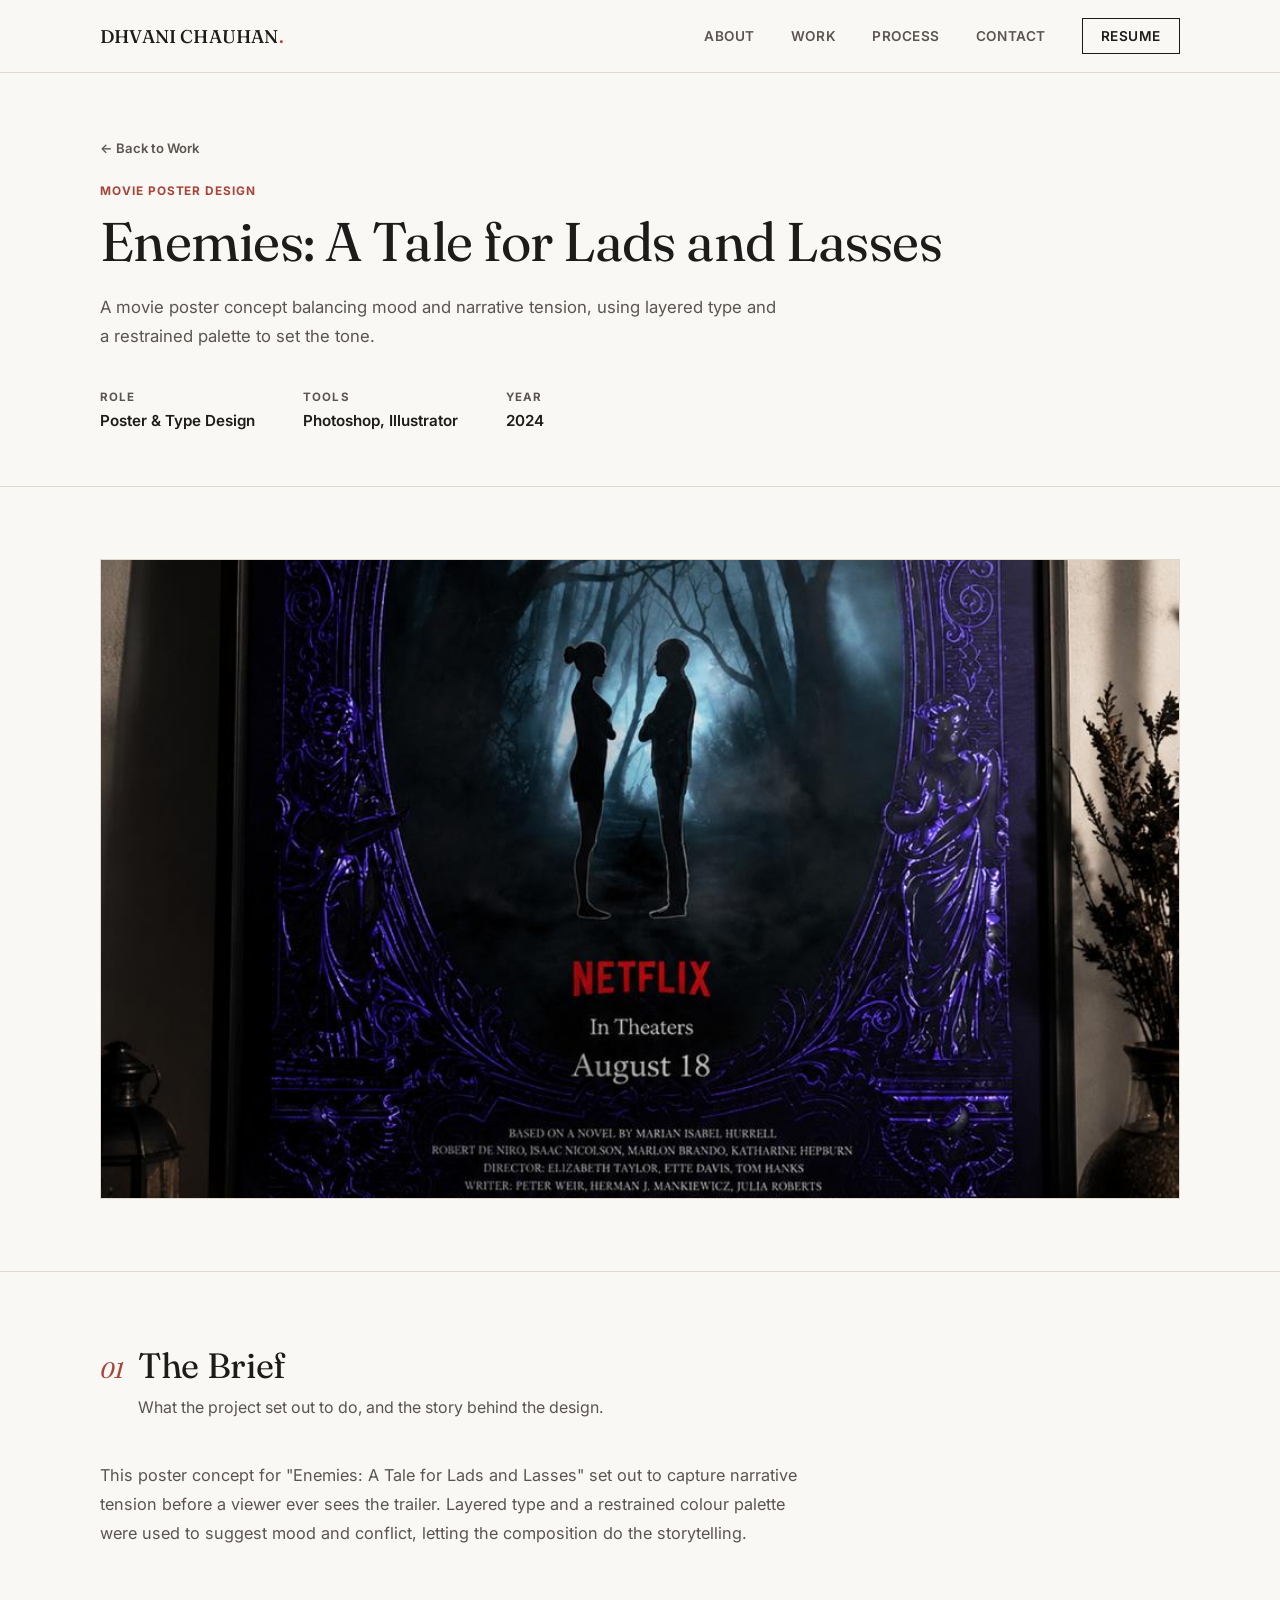
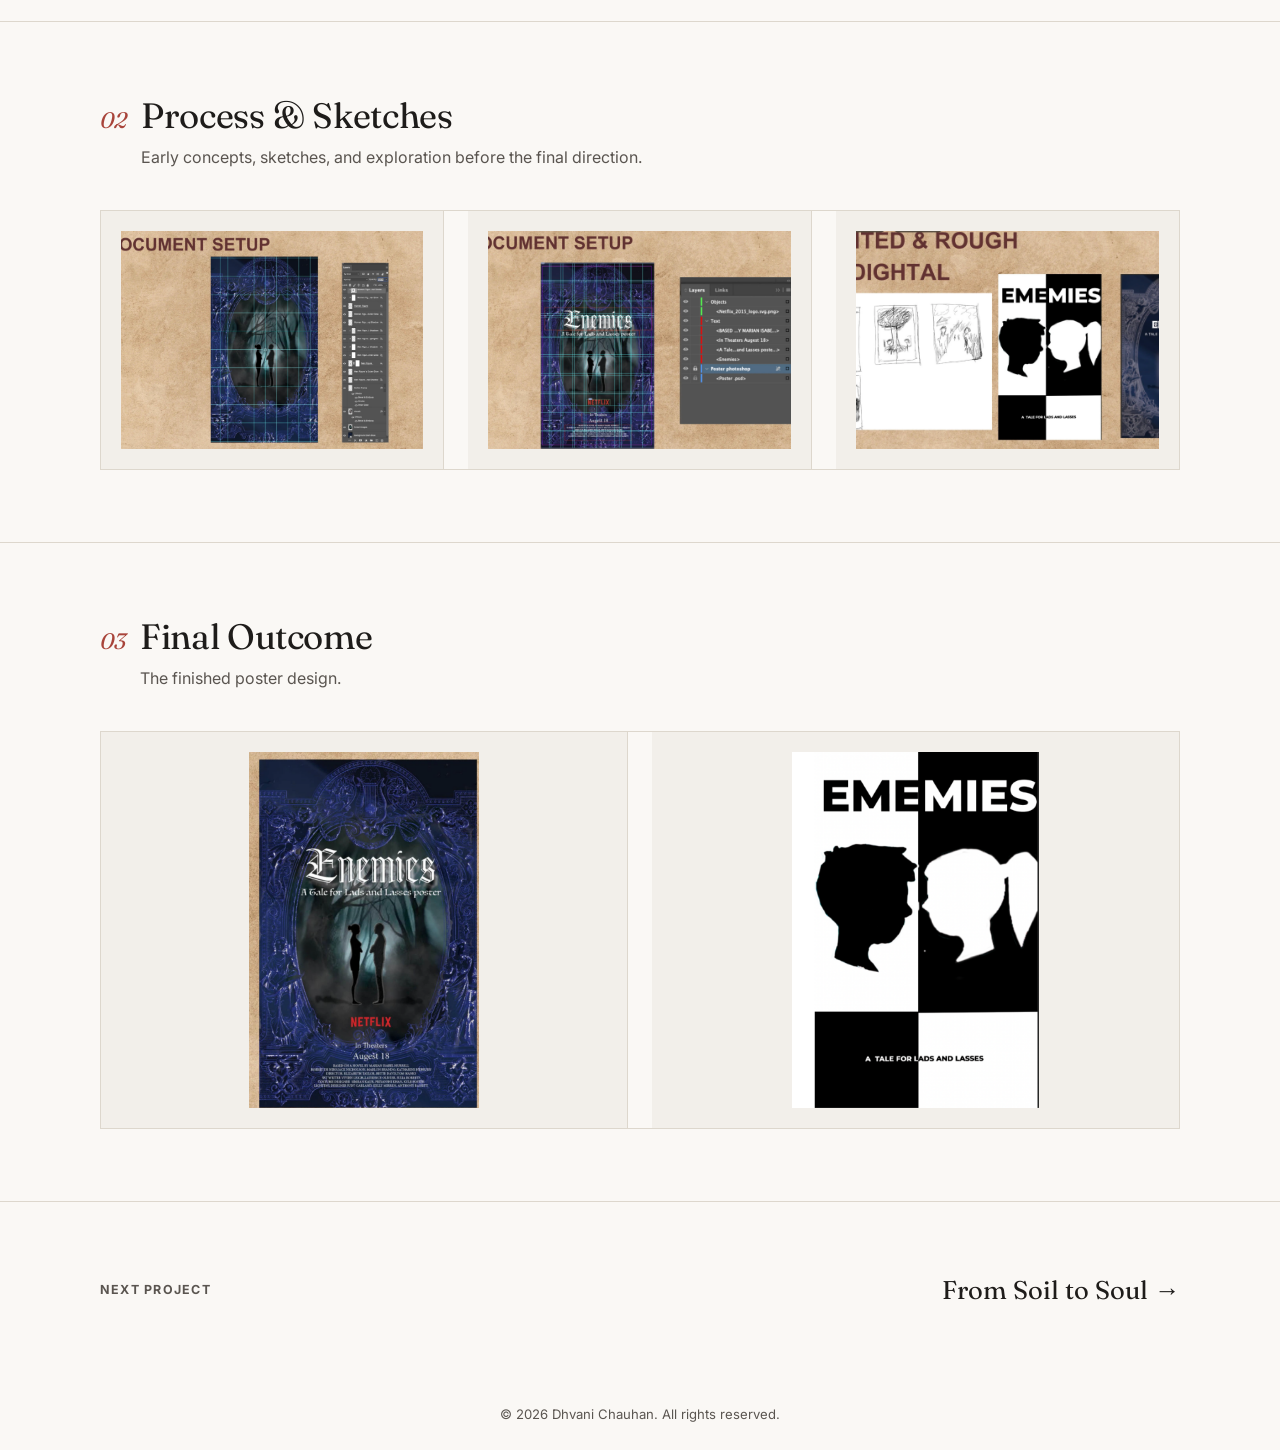
==== project-enemies.html @ af2ff9d4 "(fix): fixed assets structures and name" ====
<!DOCTYPE html>
<html lang="en">
<head>
<meta charset="UTF-8">
<meta name="viewport" content="width=device-width, initial-scale=1.0">
<title>Enemies: A Tale for Lads and Lasses — Dhvani Chauhan</title>
<link rel="preconnect" href="https://fonts.googleapis.com">
<link rel="preconnect" href="https://fonts.gstatic.com" crossorigin>
<link href="https://fonts.googleapis.com/css2?family=Fraunces:opsz,wght@9..144,300..700&family=Inter:wght@400;500;600;700;800&display=swap" rel="stylesheet">
<link rel="stylesheet" href="project.css">
</head>
<body>

<nav>
  <div class="wrap">
    <a href="index.html" class="brand">Dhvani Chauhan<span>.</span></a>
    <div class="navlinks">
      <a href="index.html#about">About</a>
      <a href="index.html#work">Work</a>
      <a href="index.html#process">Process</a>
      <a href="index.html#contact">Contact</a>
      <a href="assets/dhvani-chauhan-resume.pdf" target="_blank" rel="noopener" class="nav-resume">Resume</a>
    </div>
  </div>
</nav>

<header class="project-hero">
  <div class="wrap">
    <a class="back-link" href="index.html#work">← Back to Work</a>
    <span class="pcard-meta">Movie Poster Design</span>
    <h1 class="project-title">Enemies: A Tale for Lads and Lasses</h1>
    <p class="project-intro">A movie poster concept balancing mood and narrative tension, using layered type and a restrained palette to set the tone.</p>
    <div class="meta-row">
      <div class="meta-item"><span class="label">Role</span><span class="value">Poster & Type Design</span></div>
      <div class="meta-item"><span class="label">Tools</span><span class="value">Photoshop, Illustrator</span></div>
      <div class="meta-item"><span class="label">Year</span><span class="value">2024</span></div>
    </div>
  </div>
</header>

<section class="project-section">
  <div class="wrap">
    <img class="cover-img" src="assets/images/enemies-cover-mockup.jpeg" alt="Enemies cover">
  </div>
</section>

<section class="project-section">
  <div class="wrap">
    <div class="section-head">
      <span class="section-num">01</span>
      <div class="section-head-text">
        <h2 class="section-title">The Brief</h2>
        <p class="section-desc">What the project set out to do, and the story behind the design.</p>
      </div>
    </div>
    <p class="body-text">This poster concept for "Enemies: A Tale for Lads and Lasses" set out to capture narrative tension before a viewer ever sees the trailer. Layered type and a restrained colour palette were used to suggest mood and conflict, letting the composition do the storytelling.</p>
  </div>
</section>

<section class="project-section sketch-section">
  <div class="wrap">
    <div class="section-head">
      <span class="section-num">02</span>
      <div class="section-head-text">
        <h2 class="section-title">Process & Sketches</h2>
        <p class="section-desc">Early concepts, sketches, and exploration before the final direction.</p>
      </div>
    </div>
    <div class="sketch-grid" id="sketch-grid-1">
      <div class="sketch-placeholder">
        <img class="sketch-img" src="assets/images/enemies-doc-illustration-concept.png" alt="Enemies document illustration concept">
      </div>
      <div class="sketch-placeholder">
        <img class="sketch-img" src="assets/images/enemies-doc-setup-2.png" alt="Enemies document setup">
      </div>
      <div class="sketch-placeholder">
        <img class="sketch-img" src="assets/images/enemies-moodboard.png" alt="Enemies moodboard">
      </div>
    </div>
  </div>
</section>

<section class="project-section">
  <div class="wrap">
    <div class="section-head">
      <span class="section-num">03</span>
      <div class="section-head-text">
        <h2 class="section-title">Final Outcome</h2>
        <p class="section-desc">The finished poster design.</p>
      </div>
    </div>
    <div class="final-grid" id="final-grid-1">
      <div class="sketch-placeholder">
        <img class="final-img" src="assets/images/enemies-final-poster.png" alt="Enemies final poster design">
      </div>
      <div class="sketch-placeholder">
        <img class="final-img" src="assets/images/enemies-final-poster-2.png" alt="Enemies final poster design">
      </div>
    </div>
  </div>
</section>

<section class="project-section next-section">
  <div class="wrap next-row">
    <span class="label">Next Project</span>
    <a class="next-link" href="project-from-soil-to-soul.html">From Soil to Soul →</a>
  </div>
  
</section>

<footer>
  © 2026 Dhvani Chauhan. All rights reserved.
</footer>

</body>
</html>
---- project.css ----
:root{
  --paper:#FAF8F5;
  --panel:#F2EFEA;
  --ink:#1E1C1A;
  --ink-soft:#5A5550;
  --line:#DDD7CD;
  --accent:#A8443A;
  --accent-soft:#E8D9D2;
}

*{margin:0;padding:0;box-sizing:border-box;}
html{scroll-behavior:smooth;}

body{
  background:var(--paper);
  color:var(--ink);
  font-family:'Inter', sans-serif;
}

@media (prefers-reduced-motion: reduce){
  *{animation:none !important; transition:none !important;}
}

a{color:inherit;text-decoration:none;}
img{display:block;max-width:100%;}

.wrap{max-width:1160px;margin:0 auto;padding:0 40px;}

/* ---------- NAV ---------- */
nav{
  position:sticky; top:0; z-index:50;
  background:var(--paper);
  border-bottom:1px solid var(--line);
}
nav .wrap{display:flex;align-items:center;justify-content:space-between;height:72px;}
.brand{
  font-family:'Fraunces', serif;
  font-weight:500;
  font-size:1.15rem;
  letter-spacing:0.01em;
  text-transform:uppercase;
}
.brand span{color:var(--accent);}
.navlinks{display:flex;align-items:center;gap:36px;font-size:0.85rem;font-weight:600;letter-spacing:0.04em;text-transform:uppercase;}
.navlinks a{position:relative;padding:6px 0;color:var(--ink-soft);transition:color .2s;}
.navlinks a:hover{color:var(--ink);}
.navlinks a:focus-visible, .btn:focus-visible{outline:2px solid var(--accent); outline-offset:3px;}
.nav-resume{
  border:1.5px solid var(--ink); color:var(--ink) !important;
  padding:9px 18px !important; transition:background .2s, color .2s, border-color .2s;
}
.nav-resume:hover{background:var(--ink); color:var(--paper) !important;}

@media (max-width:900px){
  .navlinks{display:none;}
}

/* ---------- PROJECT HERO ---------- */
.project-hero{padding:64px 0 56px; border-bottom:1px solid var(--line);}
.back-link{
  display:inline-block; font-size:0.82rem; font-weight:600; color:var(--ink-soft);
  margin-bottom:28px; transition:color .2s;
}
.back-link:hover{color:var(--accent);}
.pcard-meta{font-size:0.74rem; font-weight:700; color:var(--accent); letter-spacing:0.08em; text-transform:uppercase; margin-bottom:10px; display:block;}
.project-title{
  font-family:'Fraunces', serif; font-weight:400; font-size:clamp(2.2rem,5vw,3.4rem);
  letter-spacing:-0.01em; margin-bottom:18px;
}
.project-intro{max-width:680px; font-size:1.05rem; line-height:1.7; color:var(--ink-soft);}
.meta-row{display:flex; gap:48px; margin-top:40px; flex-wrap:wrap;}
.meta-item .label{font-size:0.72rem; font-weight:700; letter-spacing:0.1em; text-transform:uppercase; color:var(--ink-soft); display:block; margin-bottom:6px;}
.meta-item .value{font-size:0.95rem; font-weight:600;}

/* ---------- PROJECT SECTIONS ---------- */
.project-section{padding:72px 0; border-bottom:1px solid var(--line);}
.section-head{display:flex; align-items:baseline; gap:14px; margin-bottom:40px; flex-wrap:wrap;}
.section-head-text{flex:1; min-width:240px;}
.section-num{
  font-family:'Fraunces', serif; font-weight:400; font-style:italic; font-size:1.4rem; color:var(--accent);
  line-height:1;
}
h2.section-title{
  font-family:'Fraunces', serif; font-weight:400; font-size:clamp(1.6rem,3vw,2.2rem);
  letter-spacing:-0.01em; display:inline;
}
.section-desc{color:var(--ink-soft); font-size:1rem; line-height:1.6; max-width:560px; display:block; margin-top:8px;}
.body-text{font-size:1.02rem; line-height:1.8; color:var(--ink-soft); max-width:720px;}

.cover-img{width:100%; max-height:640px; object-fit:cover; object-position:center 68%; border:1px solid var(--line);}
.cover-img-placeholder{
  width:100%; aspect-ratio:16/9; background:var(--panel); border:1px solid var(--line);
  display:flex; align-items:center; justify-content:center;
  font-size:0.9rem; font-weight:600; color:var(--ink-soft);
}

/* ---------- SKETCH / PROCESS GRID ---------- */
.sketch-grid{display:grid; grid-template-columns:repeat(3, 1fr); gap:24px; border:1px solid var(--line);}
.final-grid{display:grid; grid-template-columns:repeat(2, 1fr); gap:24px; border:1px solid var(--line);}
.final-grid-3{grid-template-columns:repeat(3, 1fr);}
.sketch-grid > *, .final-grid > *{border-right:1px solid var(--line);}
.sketch-grid > *:last-child, .final-grid > *:last-child{border-right:none;}

.sketch-placeholder{
  aspect-ratio:4/3; background:var(--panel); display:flex; align-items:center; justify-content:center;
  text-align:center; padding:20px; overflow:hidden; position:relative; box-sizing:border-box;
}
.sketch-placeholder span{font-size:0.85rem; color:var(--ink-soft); font-weight:600;}
.sketch-placeholder .img-fallback{display:flex; align-items:center; justify-content:center; width:100%; height:100%; text-align:center; padding:20px;}
.sketch-img{width:100%; height:100%; object-fit:cover; display:block;}
.final-img{max-width:100%; max-height:100%; width:auto; height:auto; object-fit:contain; display:block; margin:auto;}

@media (max-width:900px){
  .sketch-grid{grid-template-columns:1fr;}
  .final-grid{grid-template-columns:1fr;}
  .sketch-grid > *, .final-grid > *{border-right:none; border-bottom:1px solid var(--line);}
  .sketch-grid > *:last-child, .final-grid > *:last-child{border-bottom:none;}
}

/* ---------- NEXT PROJECT ---------- */
.next-section{border-bottom:none;}
.next-row{display:flex; align-items:center; justify-content:space-between; flex-wrap:wrap; gap:16px;}
.next-row .label{font-size:0.78rem; font-weight:700; letter-spacing:0.1em; text-transform:uppercase; color:var(--ink-soft);}
.next-link{
  font-family:'Fraunces', serif; font-size:1.6rem; font-weight:400; transition:color .2s;
}
.next-link:hover{color:var(--accent);}

footer{
  text-align:center; padding:28px 0; font-size:0.82rem; color:var(--ink-soft);
}
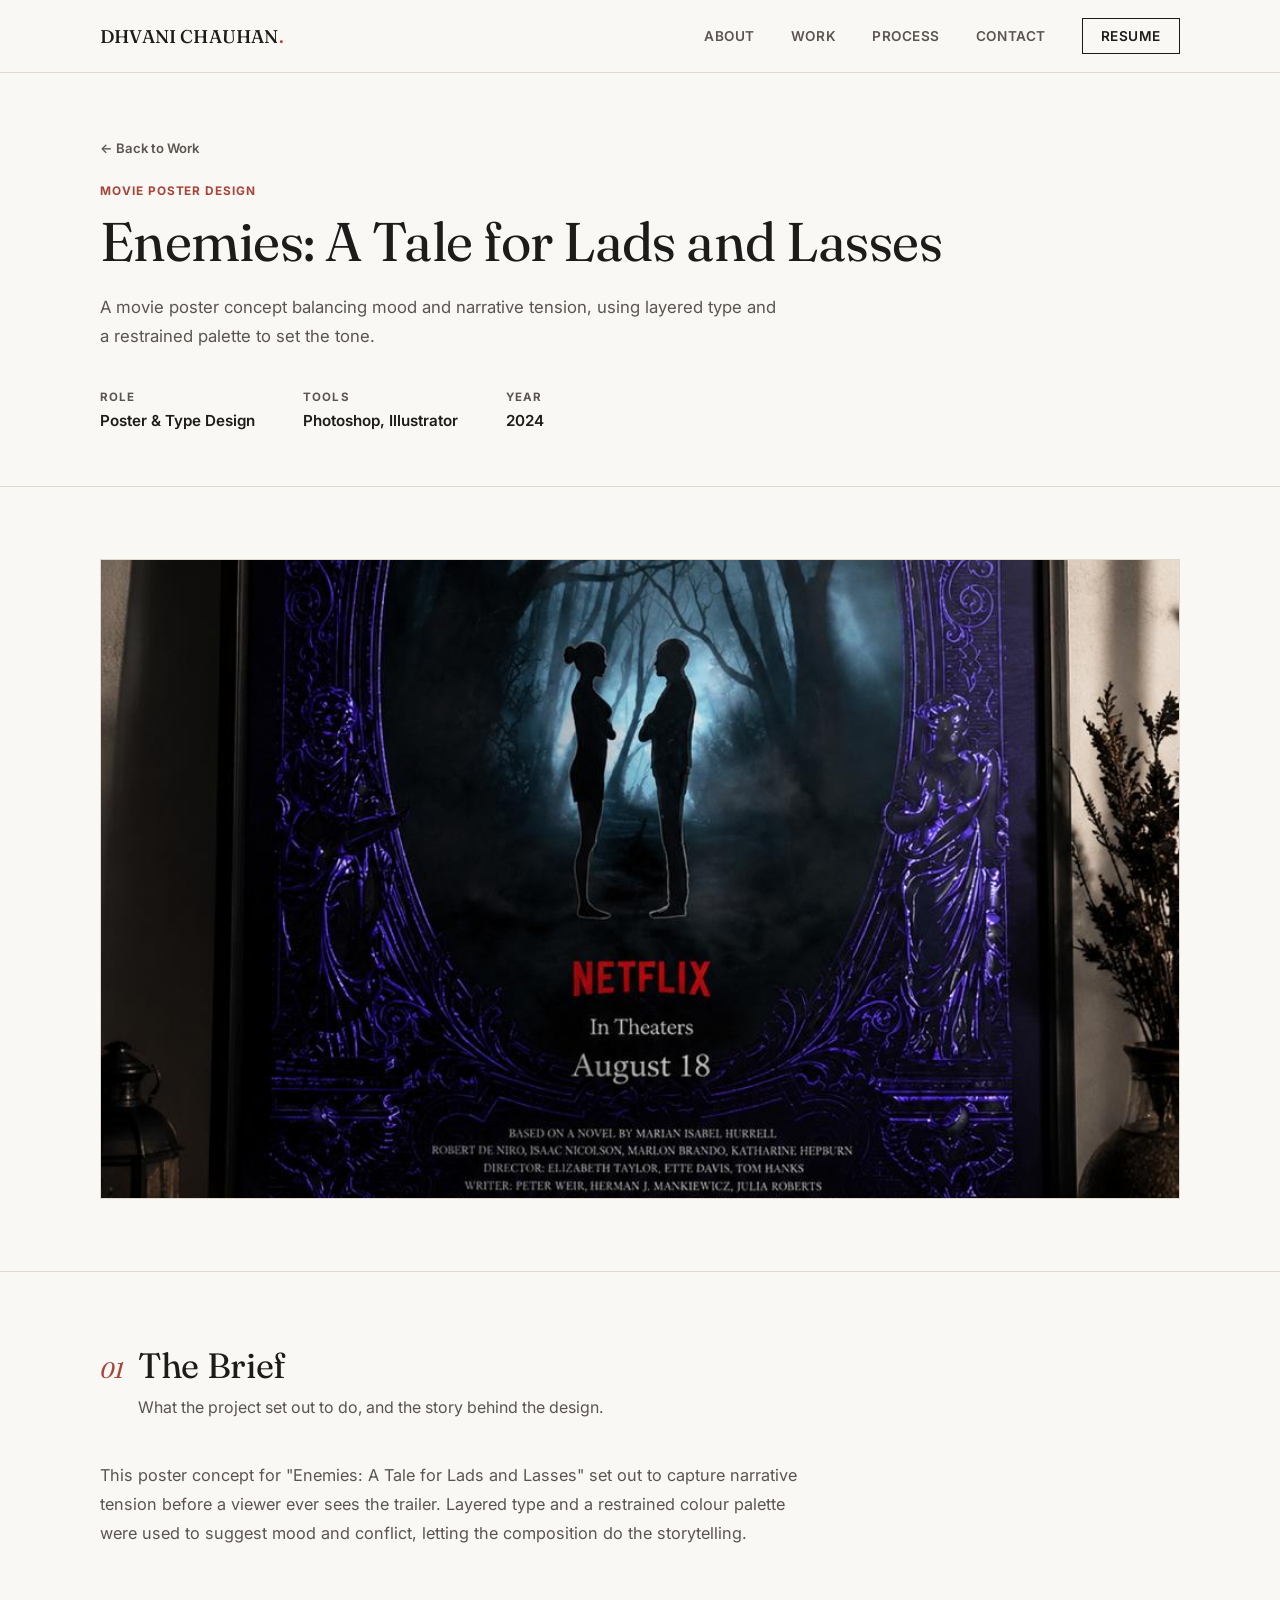
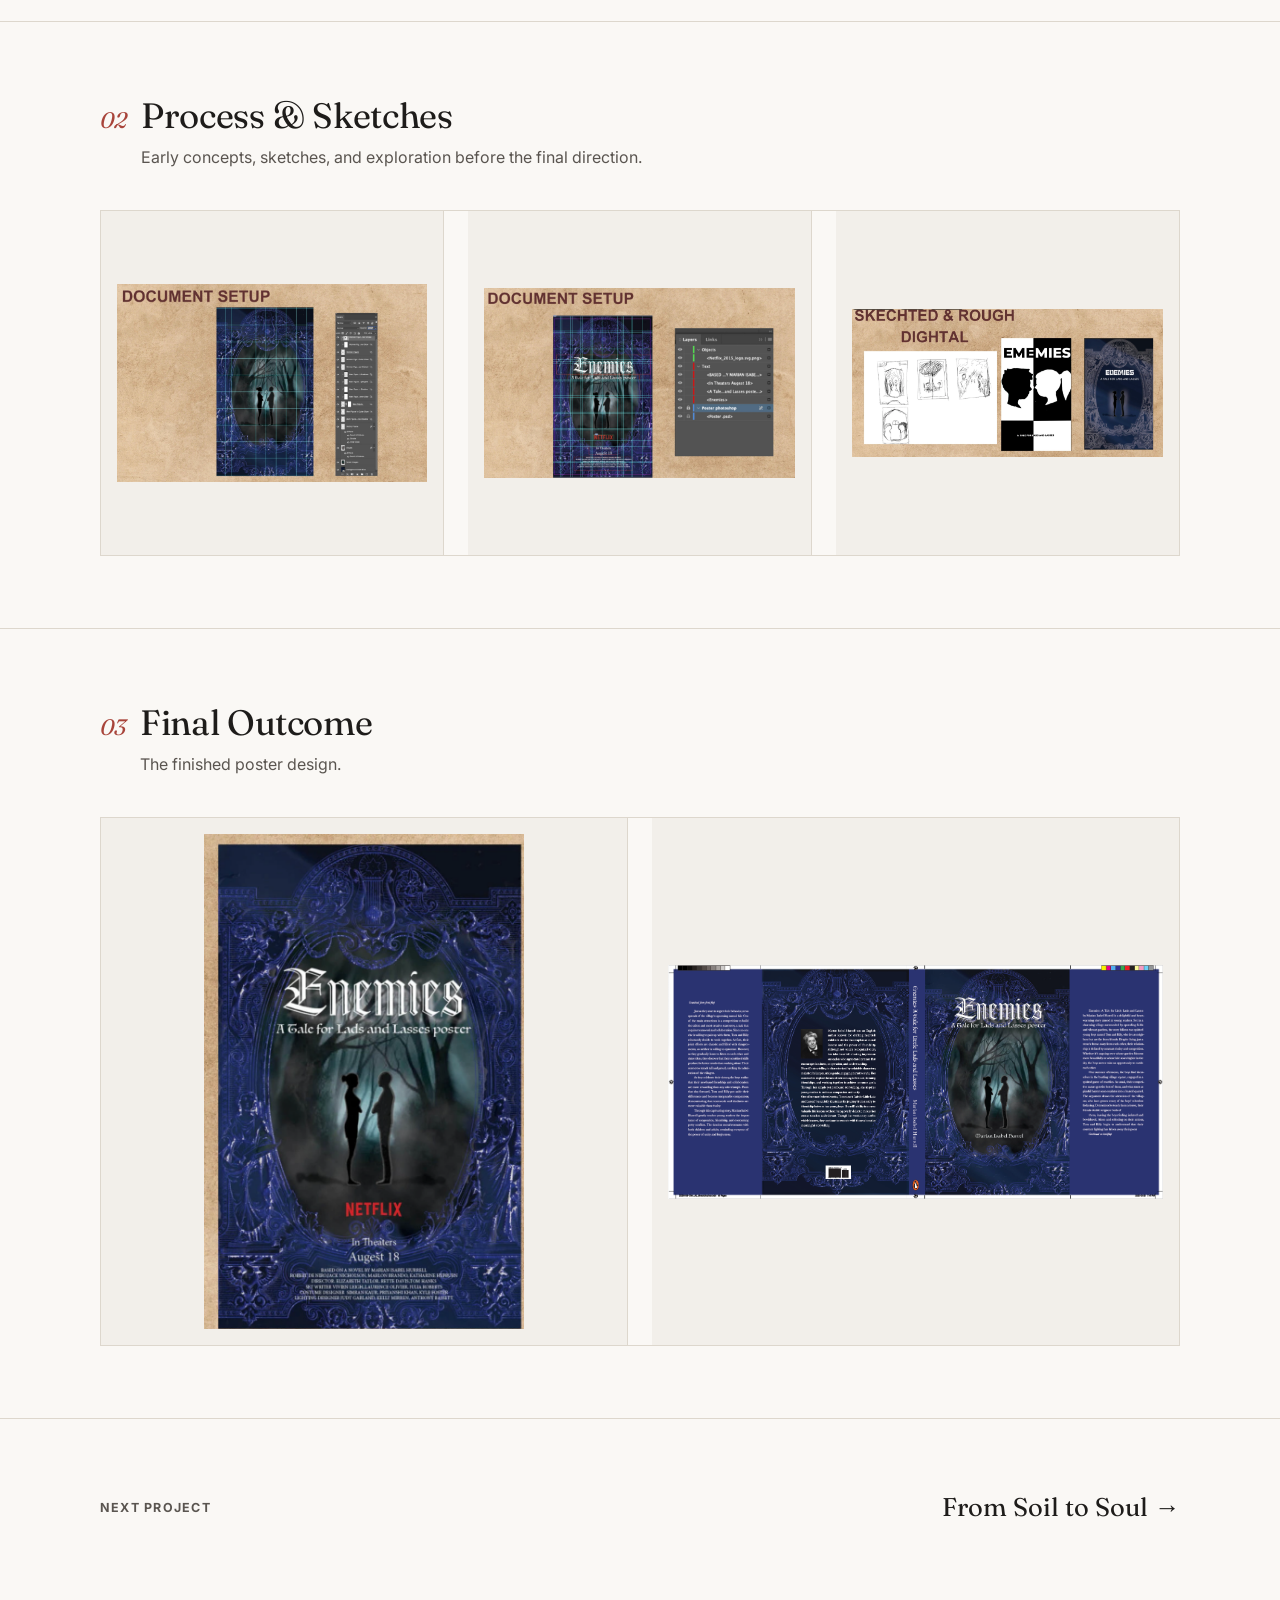
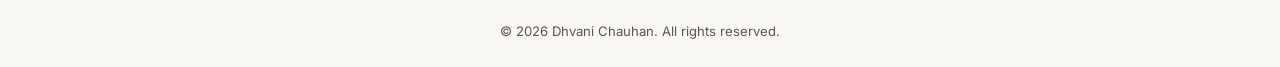
==== commit 014542f9: "Update project-enemies.html" ====
--- a/project-enemies.html
+++ b/project-enemies.html
@@ -94,7 +94,7 @@
         <img class="final-img" src="assets/images/enemies-final-poster.png" alt="Enemies final poster design">
       </div>
       <div class="sketch-placeholder">
-        <img class="final-img" src="assets/images/enemies-final-poster-2.png" alt="Enemies final poster design">
+        <img class="final-img" src="assets/images/movie book cover.png" alt="Enemies final poster design">
       </div>
     </div>
   </div>
--- a/project.css
+++ b/project.css
@@ -86,6 +86,13 @@
 }
 .section-desc{color:var(--ink-soft); font-size:1rem; line-height:1.6; max-width:560px; display:block; margin-top:8px;}
 .body-text{font-size:1.02rem; line-height:1.8; color:var(--ink-soft); max-width:720px;}
+.brief-block{max-width:720px; margin-bottom:32px;}
+.brief-block:last-child{margin-bottom:0;}
+.brief-label{
+  font-size:0.78rem; font-weight:700; letter-spacing:0.1em; text-transform:uppercase;
+  color:var(--accent); margin-bottom:10px; display:block;
+}
+.brief-block p{font-size:1.02rem; line-height:1.8; color:var(--ink-soft);}
 
 .cover-img{width:100%; max-height:640px; object-fit:cover; object-position:center 68%; border:1px solid var(--line);}
 .cover-img-placeholder{
@@ -102,12 +109,12 @@
 .sketch-grid > *:last-child, .final-grid > *:last-child{border-right:none;}
 
 .sketch-placeholder{
-  aspect-ratio:4/3; background:var(--panel); display:flex; align-items:center; justify-content:center;
-  text-align:center; padding:20px; overflow:hidden; position:relative; box-sizing:border-box;
+  aspect-ratio:1/1; background:var(--panel); display:flex; align-items:center; justify-content:center;
+  text-align:center; padding:16px; overflow:hidden; position:relative; box-sizing:border-box;
 }
 .sketch-placeholder span{font-size:0.85rem; color:var(--ink-soft); font-weight:600;}
 .sketch-placeholder .img-fallback{display:flex; align-items:center; justify-content:center; width:100%; height:100%; text-align:center; padding:20px;}
-.sketch-img{width:100%; height:100%; object-fit:cover; display:block;}
+.sketch-img{max-width:100%; max-height:100%; width:auto; height:auto; object-fit:contain; display:block; margin:auto;}
 .final-img{max-width:100%; max-height:100%; width:auto; height:auto; object-fit:contain; display:block; margin:auto;}
 
 @media (max-width:900px){
@@ -128,4 +135,4 @@
 
 footer{
   text-align:center; padding:28px 0; font-size:0.82rem; color:var(--ink-soft);
-}+}
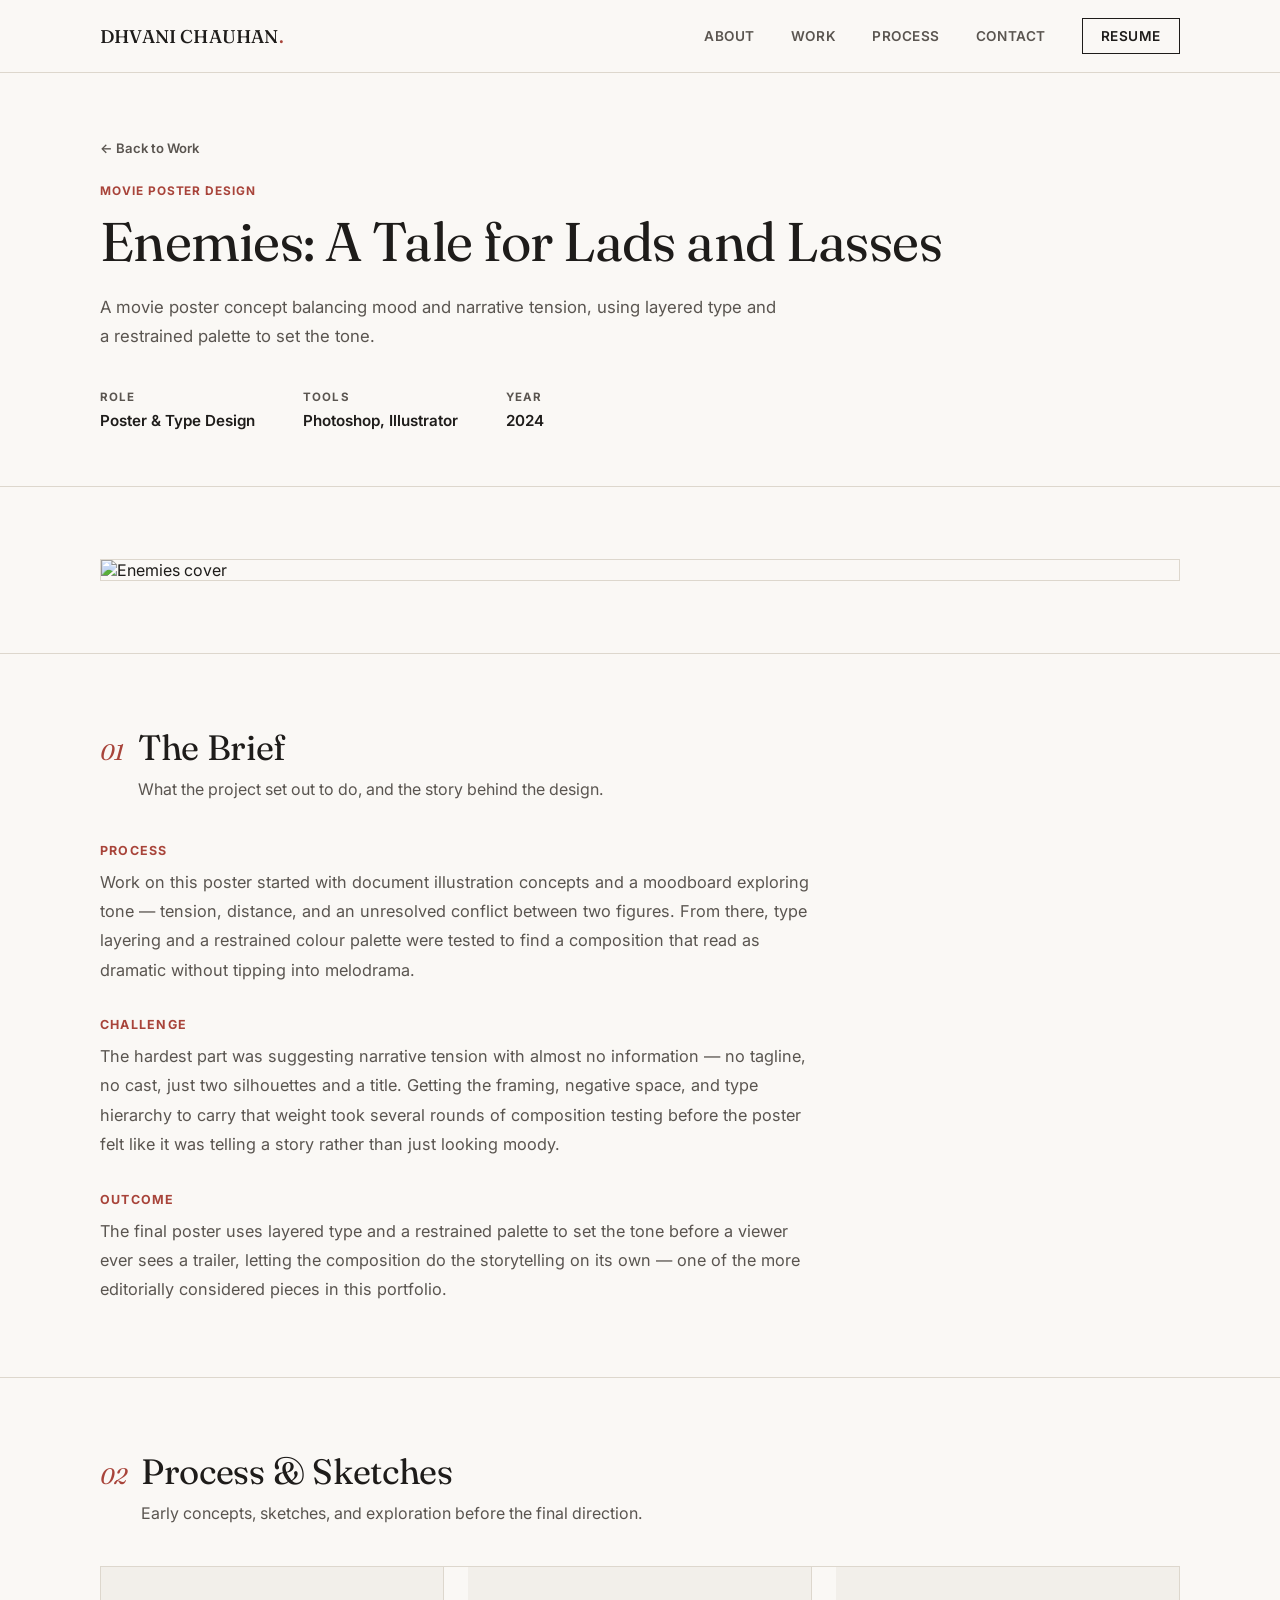
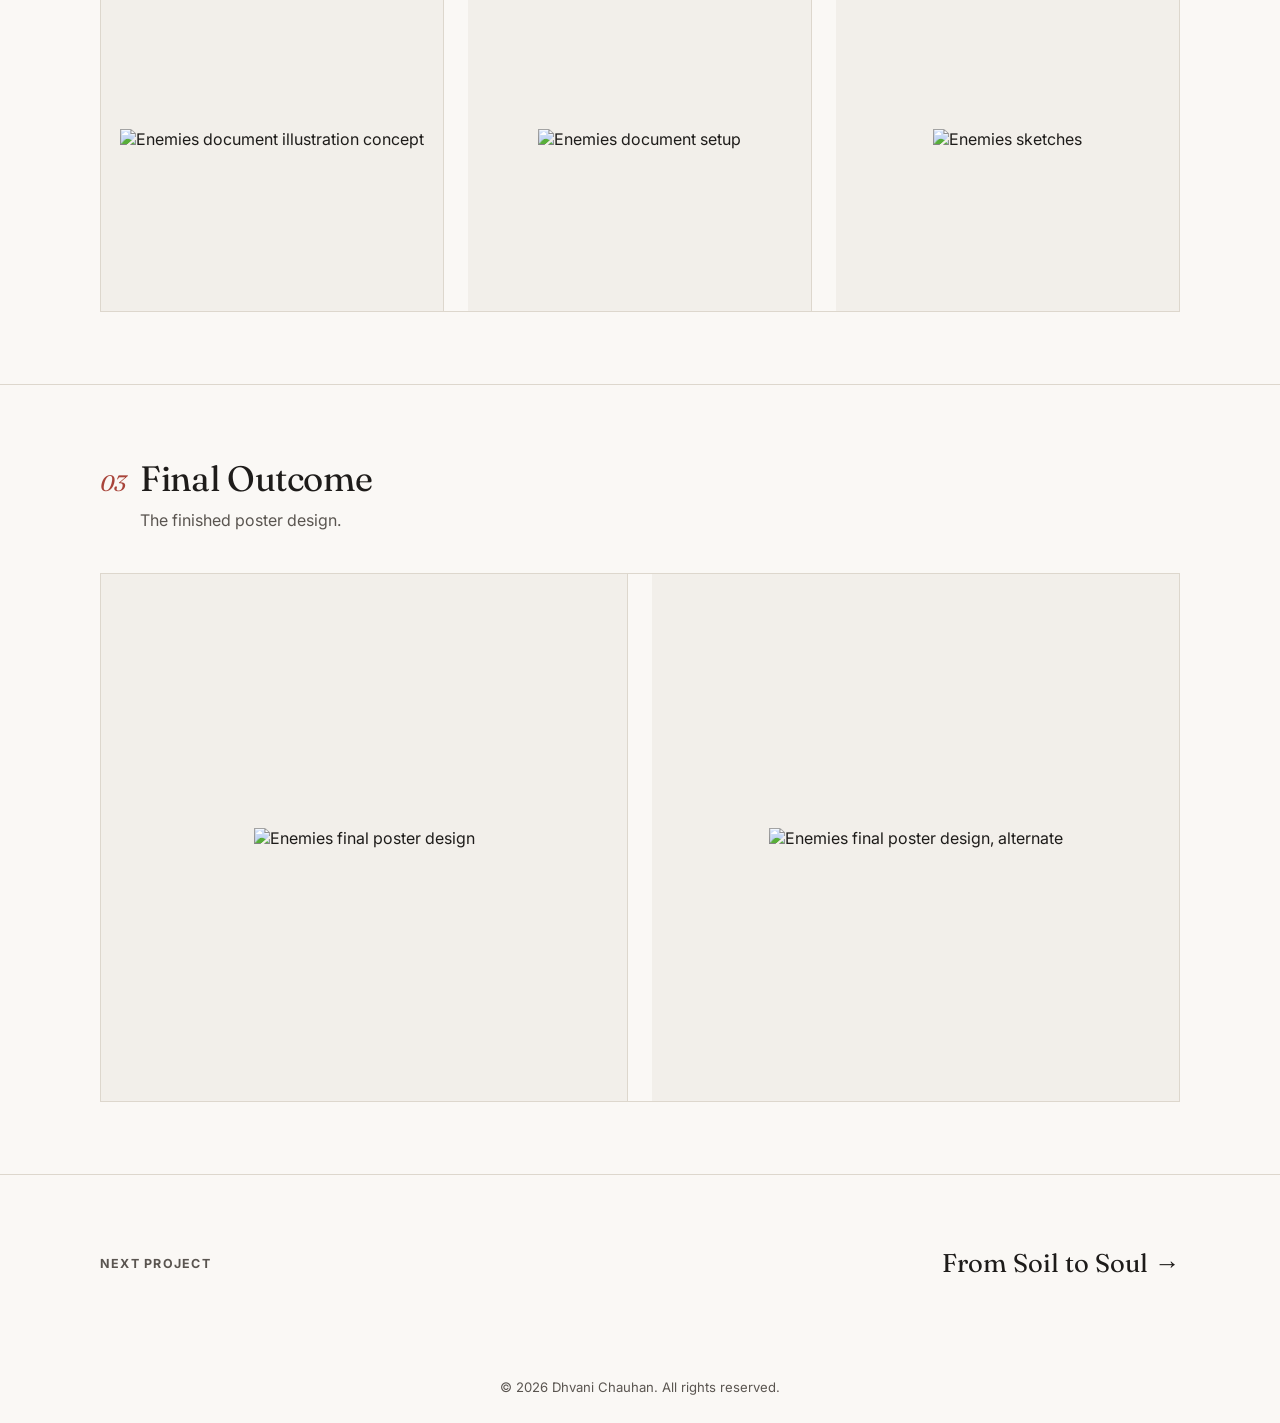
==== commit 4da21241: "Refactor project-enemies.html with new content Updated image sources and added sections for project " ====
--- a/project-enemies.html
+++ b/project-enemies.html
@@ -19,7 +19,7 @@
       <a href="index.html#work">Work</a>
       <a href="index.html#process">Process</a>
       <a href="index.html#contact">Contact</a>
-      <a href="assets/dhvani-chauhan-resume.pdf" target="_blank" rel="noopener" class="nav-resume">Resume</a>
+      <a href="assets/Dhvani-Chauhan-Resume.pdf" target="_blank" rel="noopener" class="nav-resume">Resume</a>
     </div>
   </div>
 </nav>
@@ -40,11 +40,11 @@
 
 <section class="project-section">
   <div class="wrap">
-    <img class="cover-img" src="assets/images/enemies-cover-mockup.jpeg" alt="Enemies cover">
+    <img class="cover-img" src="assets/images/movie mockup.jpeg" alt="Enemies cover">
   </div>
 </section>
 
-<section class="project-section">
+<section class="project-section reveal">
   <div class="wrap">
     <div class="section-head">
       <span class="section-num">01</span>
@@ -53,11 +53,22 @@
         <p class="section-desc">What the project set out to do, and the story behind the design.</p>
       </div>
     </div>
-    <p class="body-text">This poster concept for "Enemies: A Tale for Lads and Lasses" set out to capture narrative tension before a viewer ever sees the trailer. Layered type and a restrained colour palette were used to suggest mood and conflict, letting the composition do the storytelling.</p>
+    <div class="brief-block">
+      <span class="brief-label">Process</span>
+      <p>Work on this poster started with document illustration concepts and a moodboard exploring tone — tension, distance, and an unresolved conflict between two figures. From there, type layering and a restrained colour palette were tested to find a composition that read as dramatic without tipping into melodrama.</p>
+    </div>
+    <div class="brief-block">
+      <span class="brief-label">Challenge</span>
+      <p>The hardest part was suggesting narrative tension with almost no information — no tagline, no cast, just two silhouettes and a title. Getting the framing, negative space, and type hierarchy to carry that weight took several rounds of composition testing before the poster felt like it was telling a story rather than just looking moody.</p>
+    </div>
+    <div class="brief-block">
+      <span class="brief-label">Outcome</span>
+      <p>The final poster uses layered type and a restrained palette to set the tone before a viewer ever sees a trailer, letting the composition do the storytelling on its own — one of the more editorially considered pieces in this portfolio.</p>
+    </div>
   </div>
 </section>
 
-<section class="project-section sketch-section">
+<section class="project-section sketch-section reveal">
   <div class="wrap">
     <div class="section-head">
       <span class="section-num">02</span>
@@ -66,21 +77,21 @@
         <p class="section-desc">Early concepts, sketches, and exploration before the final direction.</p>
       </div>
     </div>
-    <div class="sketch-grid" id="sketch-grid-1">
+    <div class="sketch-grid reveal-group" id="sketch-grid-1">
       <div class="sketch-placeholder">
-        <img class="sketch-img" src="assets/images/enemies-doc-illustration-concept.png" alt="Enemies document illustration concept">
+        <img class="sketch-img" src="assets/images/Doc ill emeies.png" alt="Enemies document illustration concept">
       </div>
       <div class="sketch-placeholder">
-        <img class="sketch-img" src="assets/images/enemies-doc-setup-2.png" alt="Enemies document setup">
+        <img class="sketch-img" src="assets/images/Doc setup 2.png" alt="Enemies document setup">
       </div>
       <div class="sketch-placeholder">
-        <img class="sketch-img" src="assets/images/enemies-moodboard.png" alt="Enemies moodboard">
+        <img class="sketch-img" src="assets/images/Setches em.png" alt="Enemies sketches">
       </div>
     </div>
   </div>
 </section>
 
-<section class="project-section">
+<section class="project-section reveal">
   <div class="wrap">
     <div class="section-head">
       <span class="section-num">03</span>
@@ -89,12 +100,12 @@
         <p class="section-desc">The finished poster design.</p>
       </div>
     </div>
-    <div class="final-grid" id="final-grid-1">
+    <div class="final-grid reveal-group" id="final-grid-1">
       <div class="sketch-placeholder">
-        <img class="final-img" src="assets/images/enemies-final-poster.png" alt="Enemies final poster design">
+        <img class="final-img" src="assets/images/FInal poster .png" alt="Enemies final poster design">
       </div>
       <div class="sketch-placeholder">
-        <img class="final-img" src="assets/images/movie book cover.png" alt="Enemies final poster design">
+        <img class="final-img" src="assets/images/2 final.png" alt="Enemies final poster design, alternate">
       </div>
     </div>
   </div>
@@ -105,12 +116,18 @@
     <span class="label">Next Project</span>
     <a class="next-link" href="project-from-soil-to-soul.html">From Soil to Soul →</a>
   </div>
-  
 </section>
 
 <footer>
   © 2026 Dhvani Chauhan. All rights reserved.
 </footer>
 
+<script>
+const obs = new IntersectionObserver((entries) => {
+  entries.forEach(e => { if(e.isIntersecting){ e.target.classList.add('in'); } });
+}, {threshold:0.12});
+document.querySelectorAll('.reveal, .reveal-group').forEach(el => obs.observe(el));
+</script>
+
 </body>
 </html>
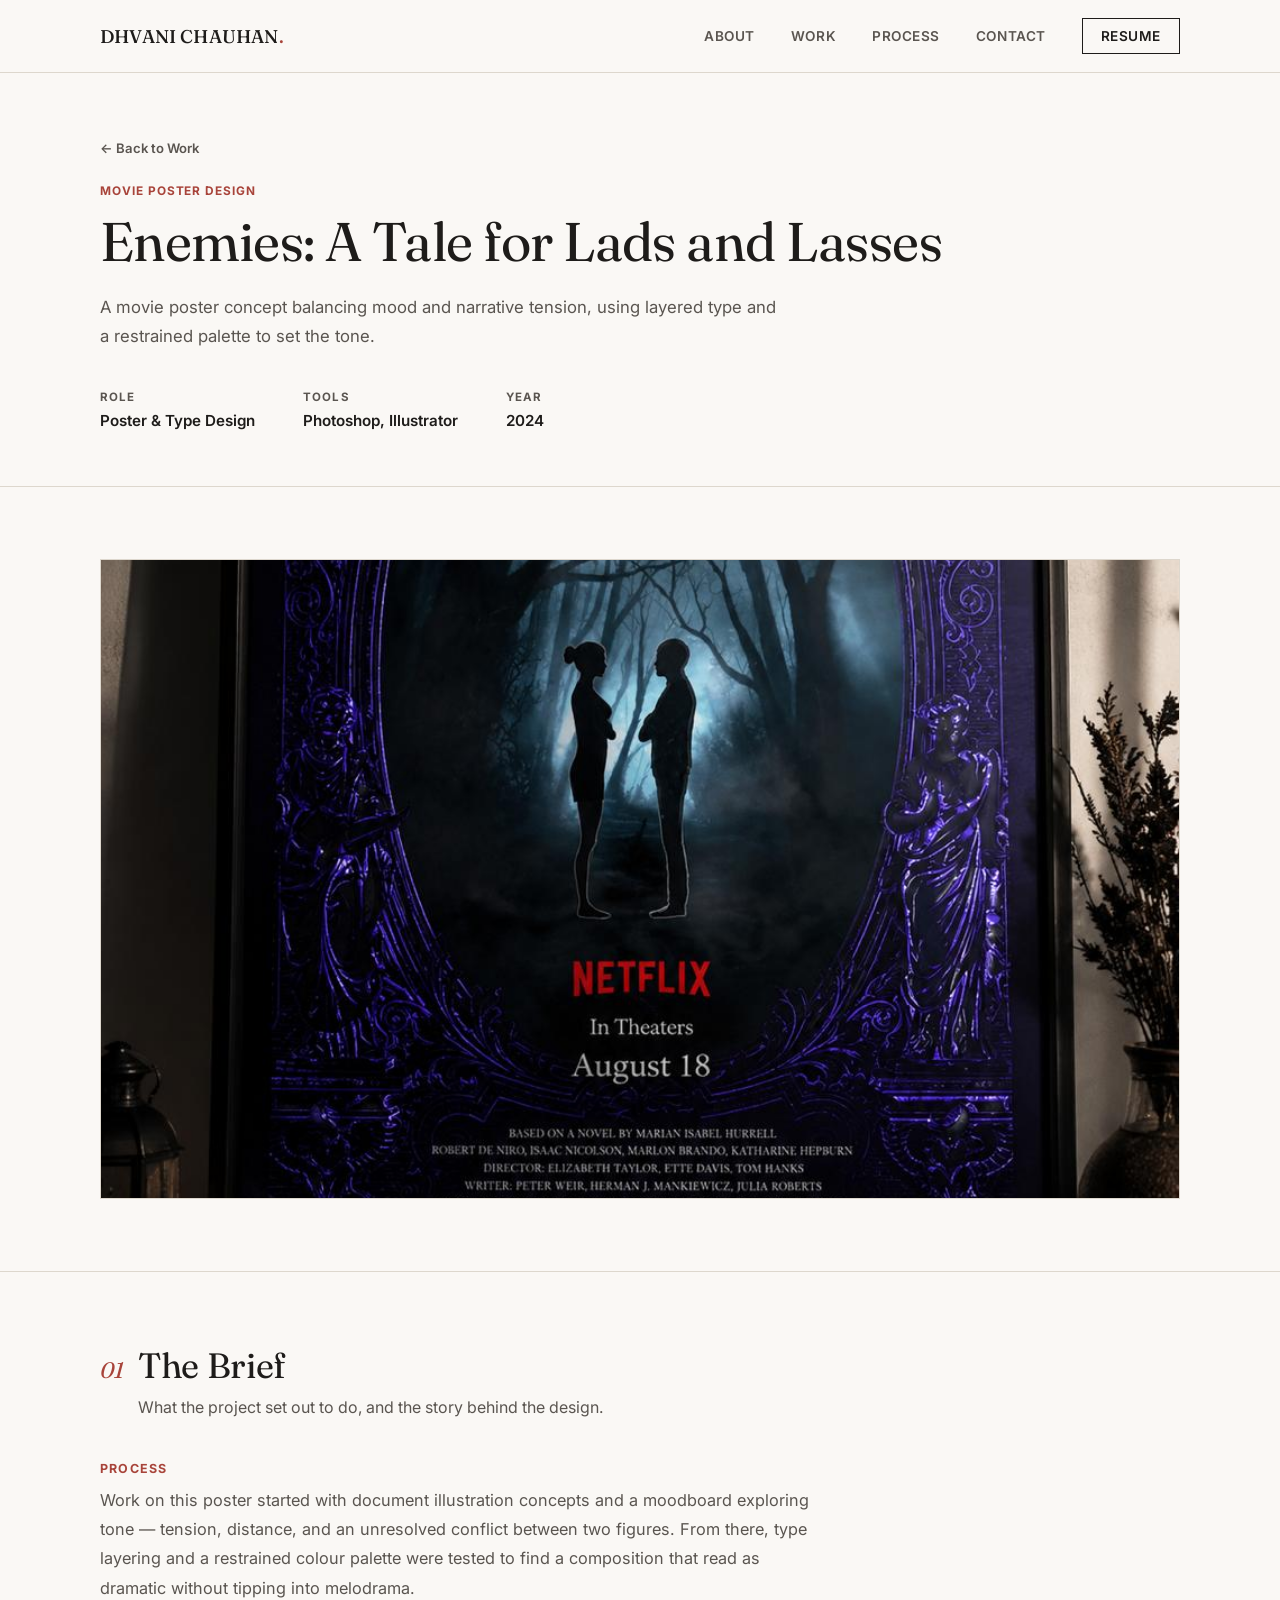
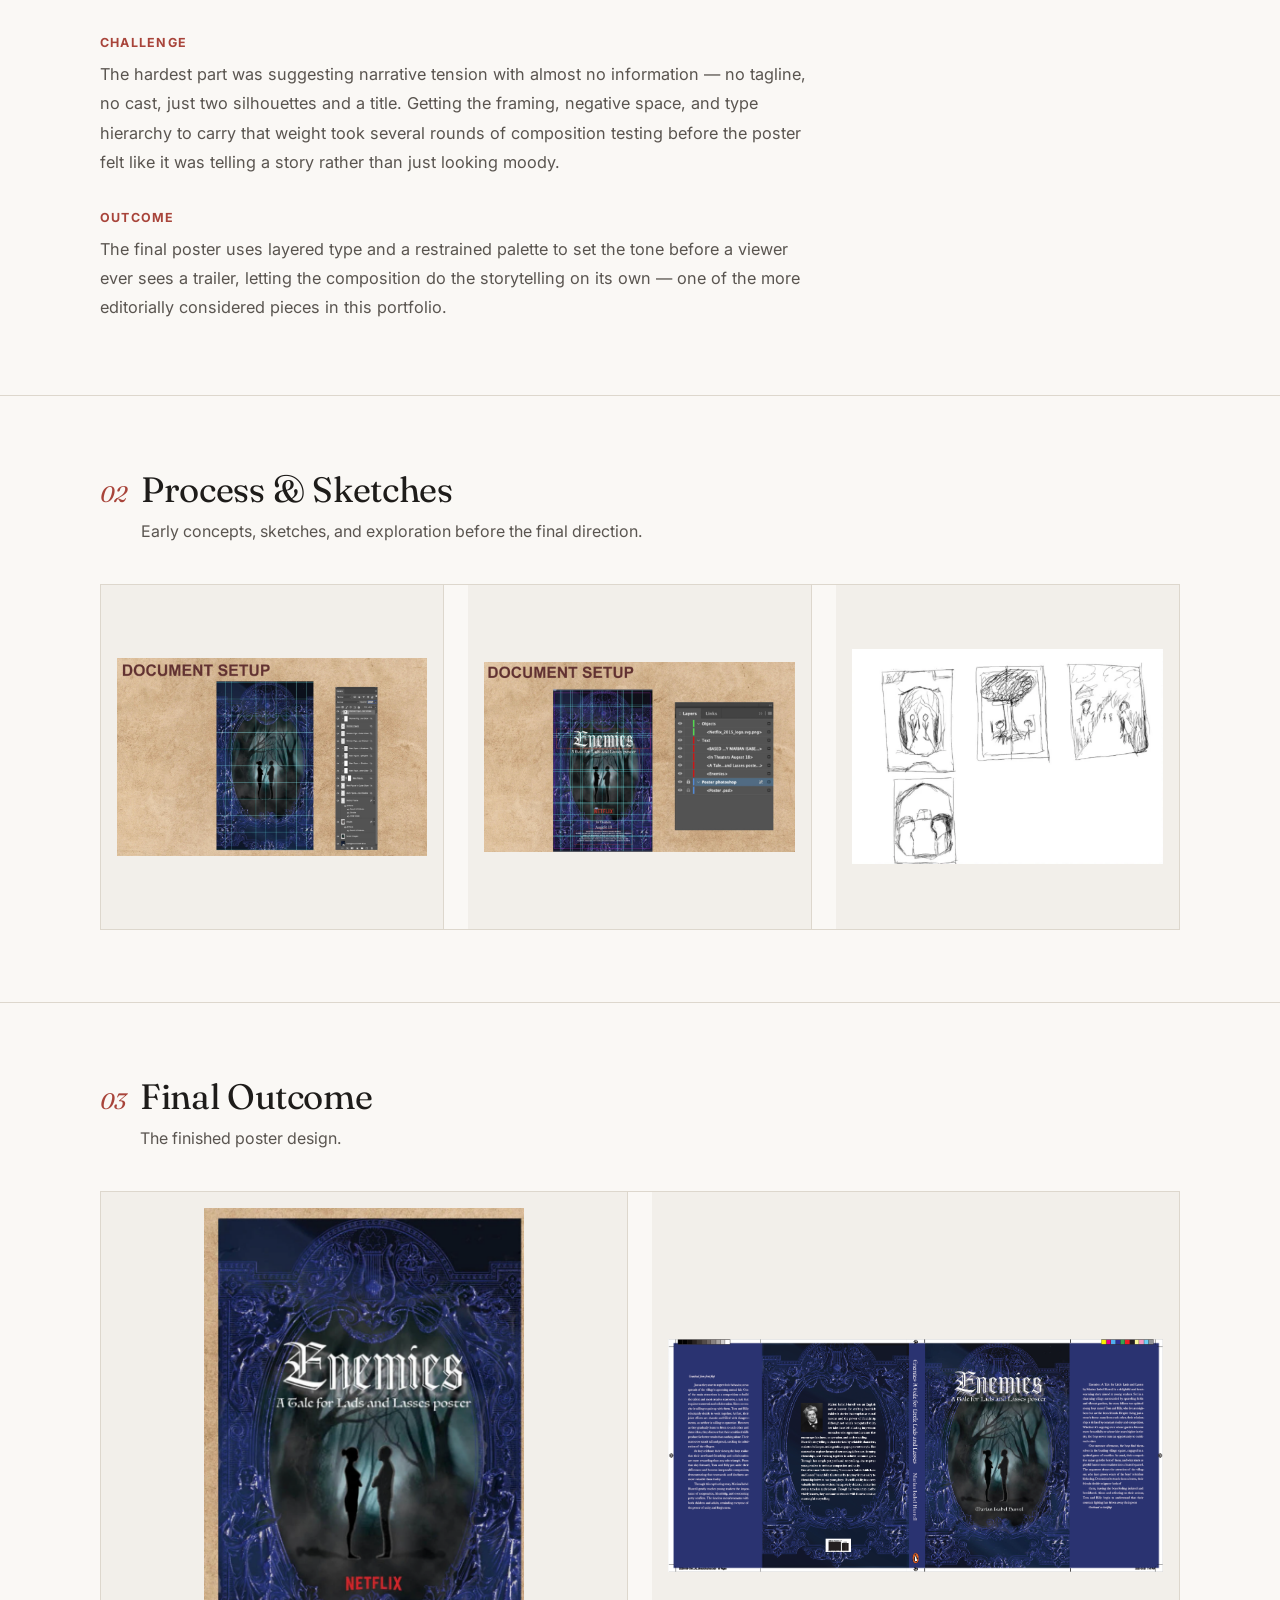
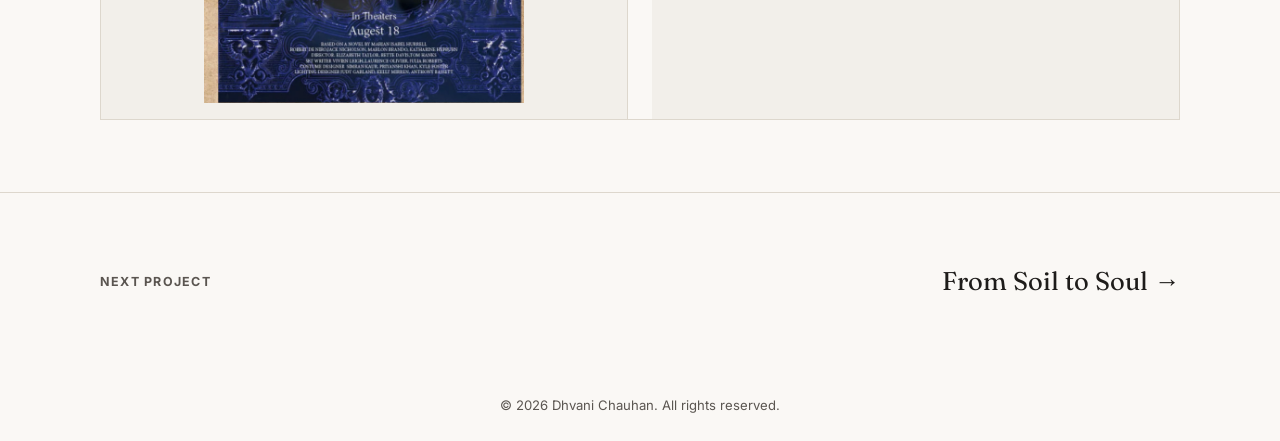
==== commit 8d565479: "Update image sources in project-enemies.html" ====
--- a/project-enemies.html
+++ b/project-enemies.html
@@ -40,7 +40,7 @@
 
 <section class="project-section">
   <div class="wrap">
-    <img class="cover-img" src="assets/images/movie mockup.jpeg" alt="Enemies cover">
+    <img class="cover-img" src="assets/images/enemies-cover-mockup.jpeg" alt="Enemies cover">
   </div>
 </section>
 
@@ -79,13 +79,13 @@
     </div>
     <div class="sketch-grid reveal-group" id="sketch-grid-1">
       <div class="sketch-placeholder">
-        <img class="sketch-img" src="assets/images/Doc ill emeies.png" alt="Enemies document illustration concept">
+        <img class="sketch-img" src="assets/images/enemies-doc-illustration-concept.png" alt="Enemies document illustration concept">
       </div>
       <div class="sketch-placeholder">
-        <img class="sketch-img" src="assets/images/Doc setup 2.png" alt="Enemies document setup">
+        <img class="sketch-img" src="assets/images/enemies-doc-setup-2.png" alt="Enemies document setup">
       </div>
       <div class="sketch-placeholder">
-        <img class="sketch-img" src="assets/images/Setches em.png" alt="Enemies sketches">
+        <img class="sketch-img" src="assets/images/enemies-sketches.png" alt="Enemies sketches">
       </div>
     </div>
   </div>
@@ -102,10 +102,10 @@
     </div>
     <div class="final-grid reveal-group" id="final-grid-1">
       <div class="sketch-placeholder">
-        <img class="final-img" src="assets/images/FInal poster .png" alt="Enemies final poster design">
+        <img class="final-img" src="assets/images/enemies-final-poster.png" alt="Enemies final poster design">
       </div>
       <div class="sketch-placeholder">
-        <img class="final-img" src="assets/images/2 final.png" alt="Enemies final poster design, alternate">
+        <img class="final-img" src="assets/images/movie book cover.png" alt="Enemies final Book cover design, alternate">
       </div>
     </div>
   </div>
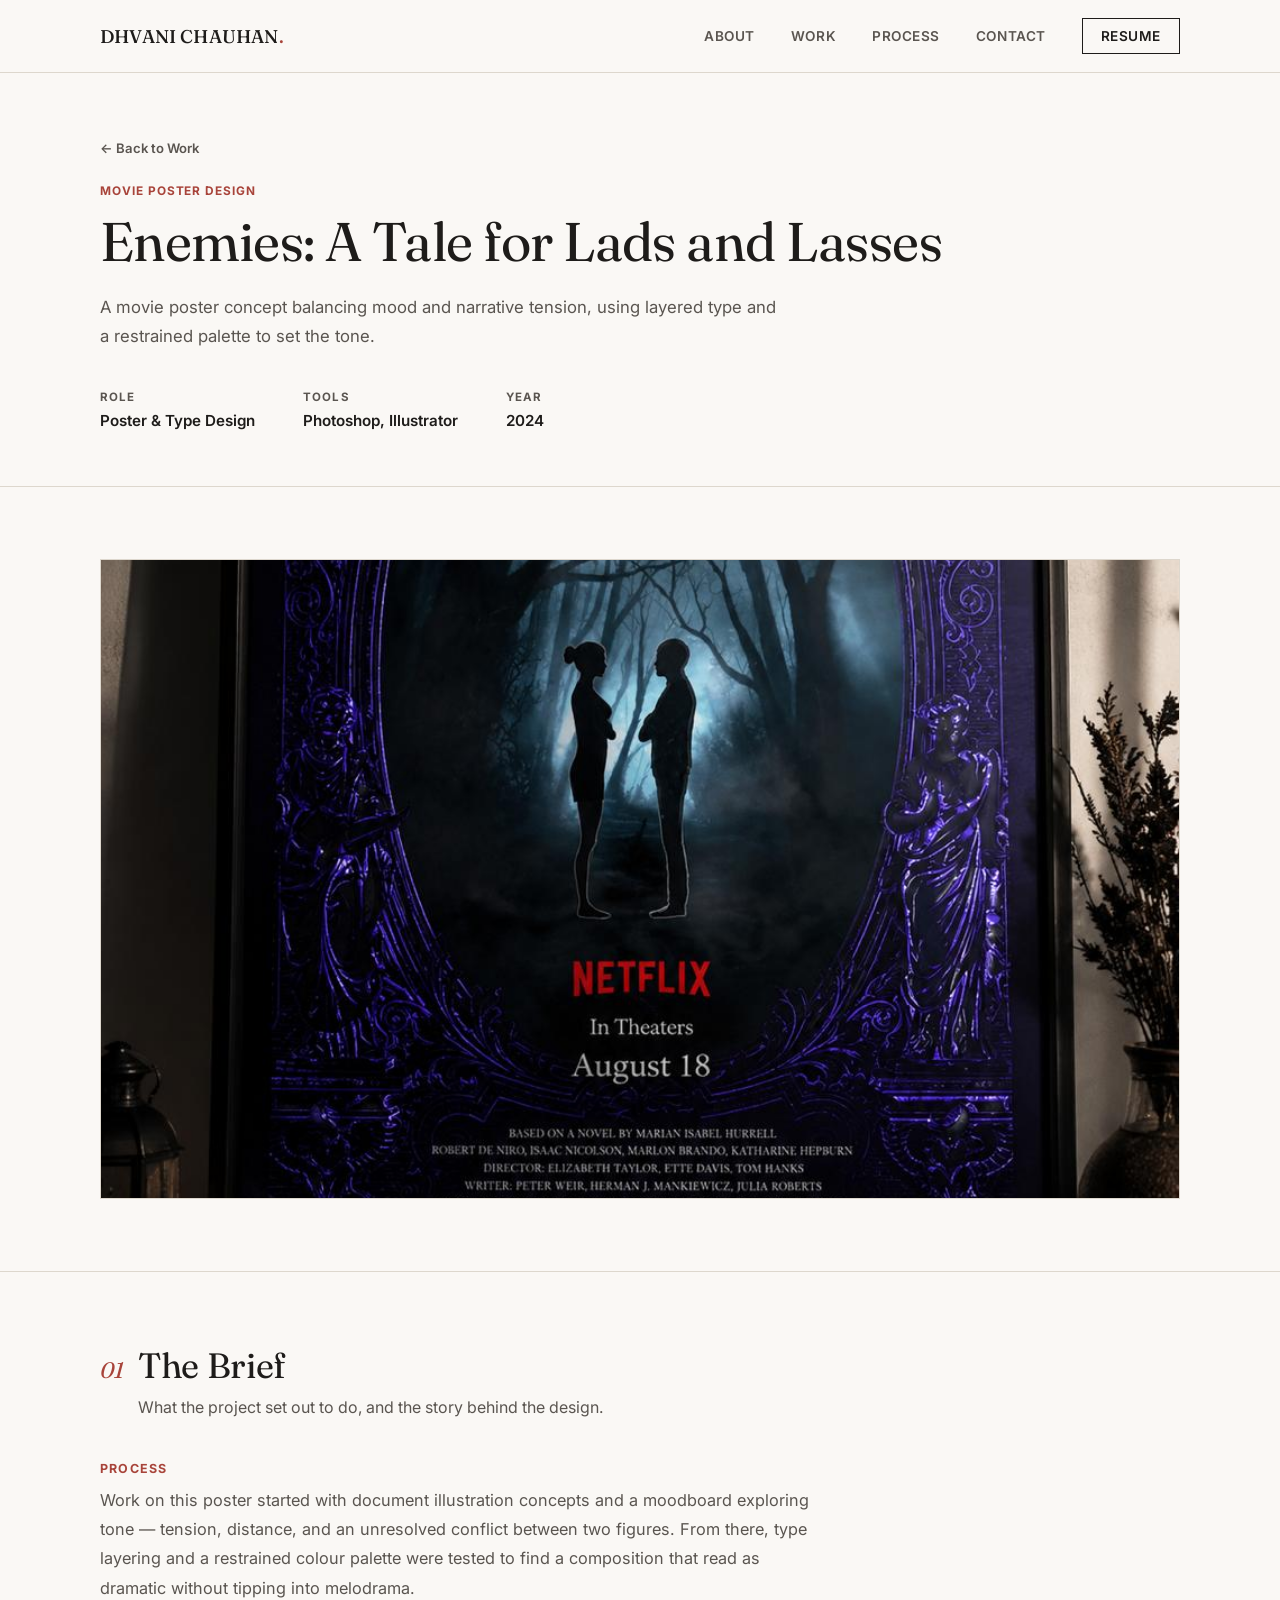
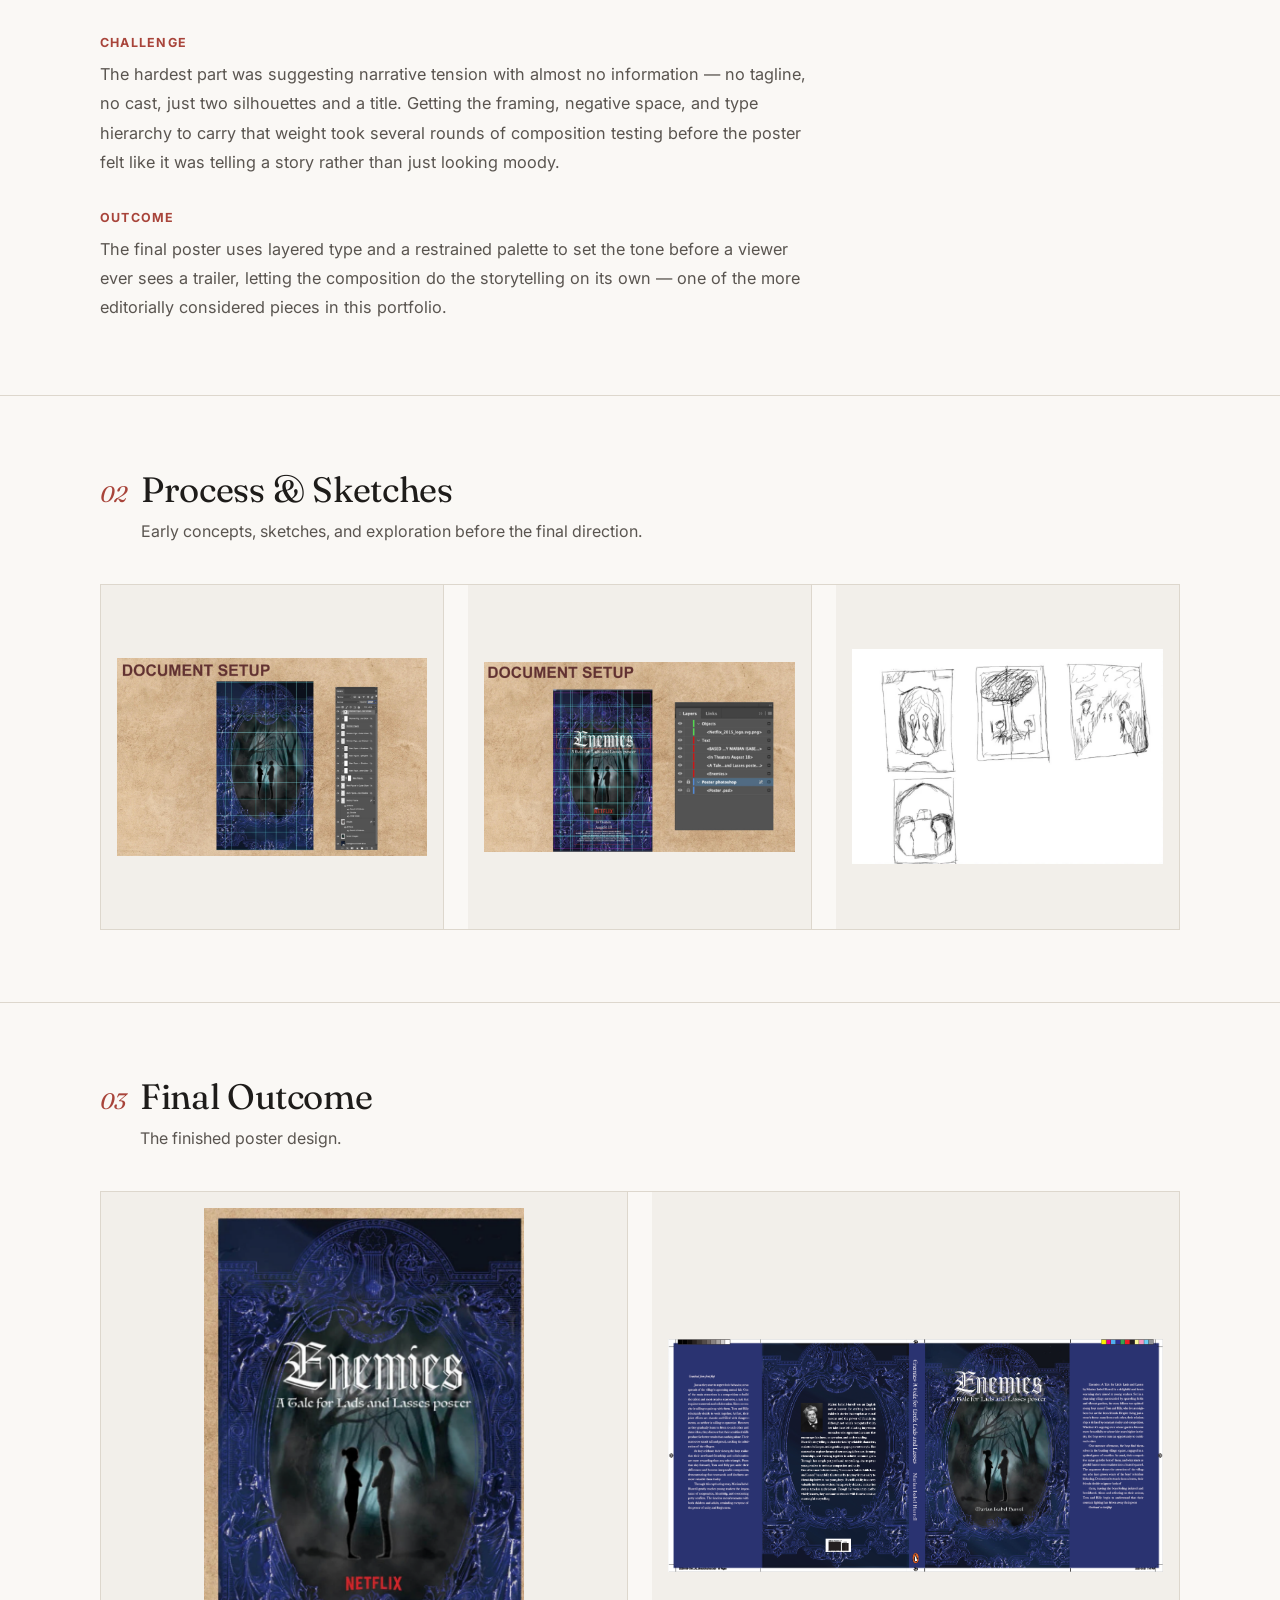
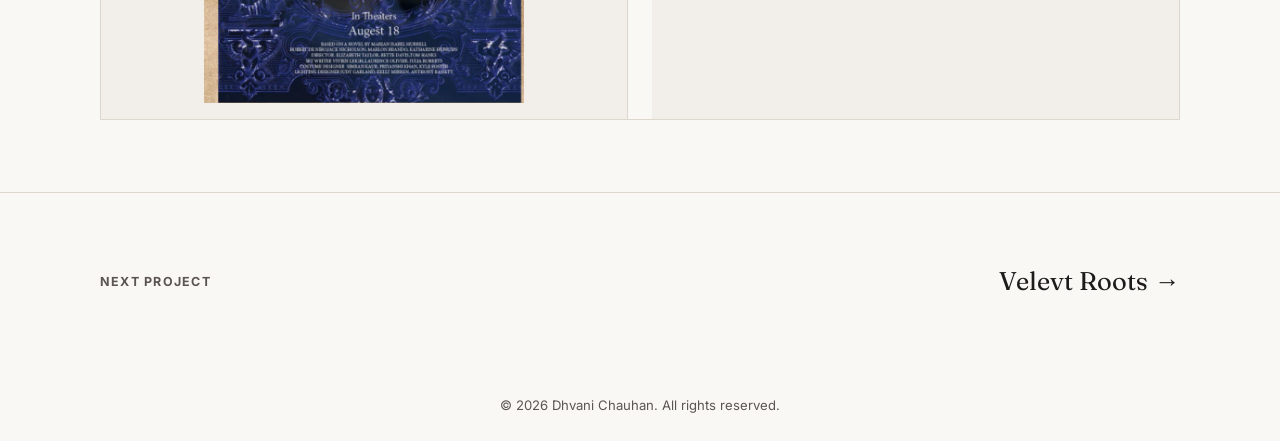
==== commit 403368fa: "Update next project link to Velvet Roots" ====
--- a/project-enemies.html
+++ b/project-enemies.html
@@ -114,7 +114,7 @@
 <section class="project-section next-section">
   <div class="wrap next-row">
     <span class="label">Next Project</span>
-    <a class="next-link" href="project-from-soil-to-soul.html">From Soil to Soul →</a>
+    <a class="next-link" href="project-velvet-roots.html">Velevt Roots →</a>
   </div>
 </section>
 
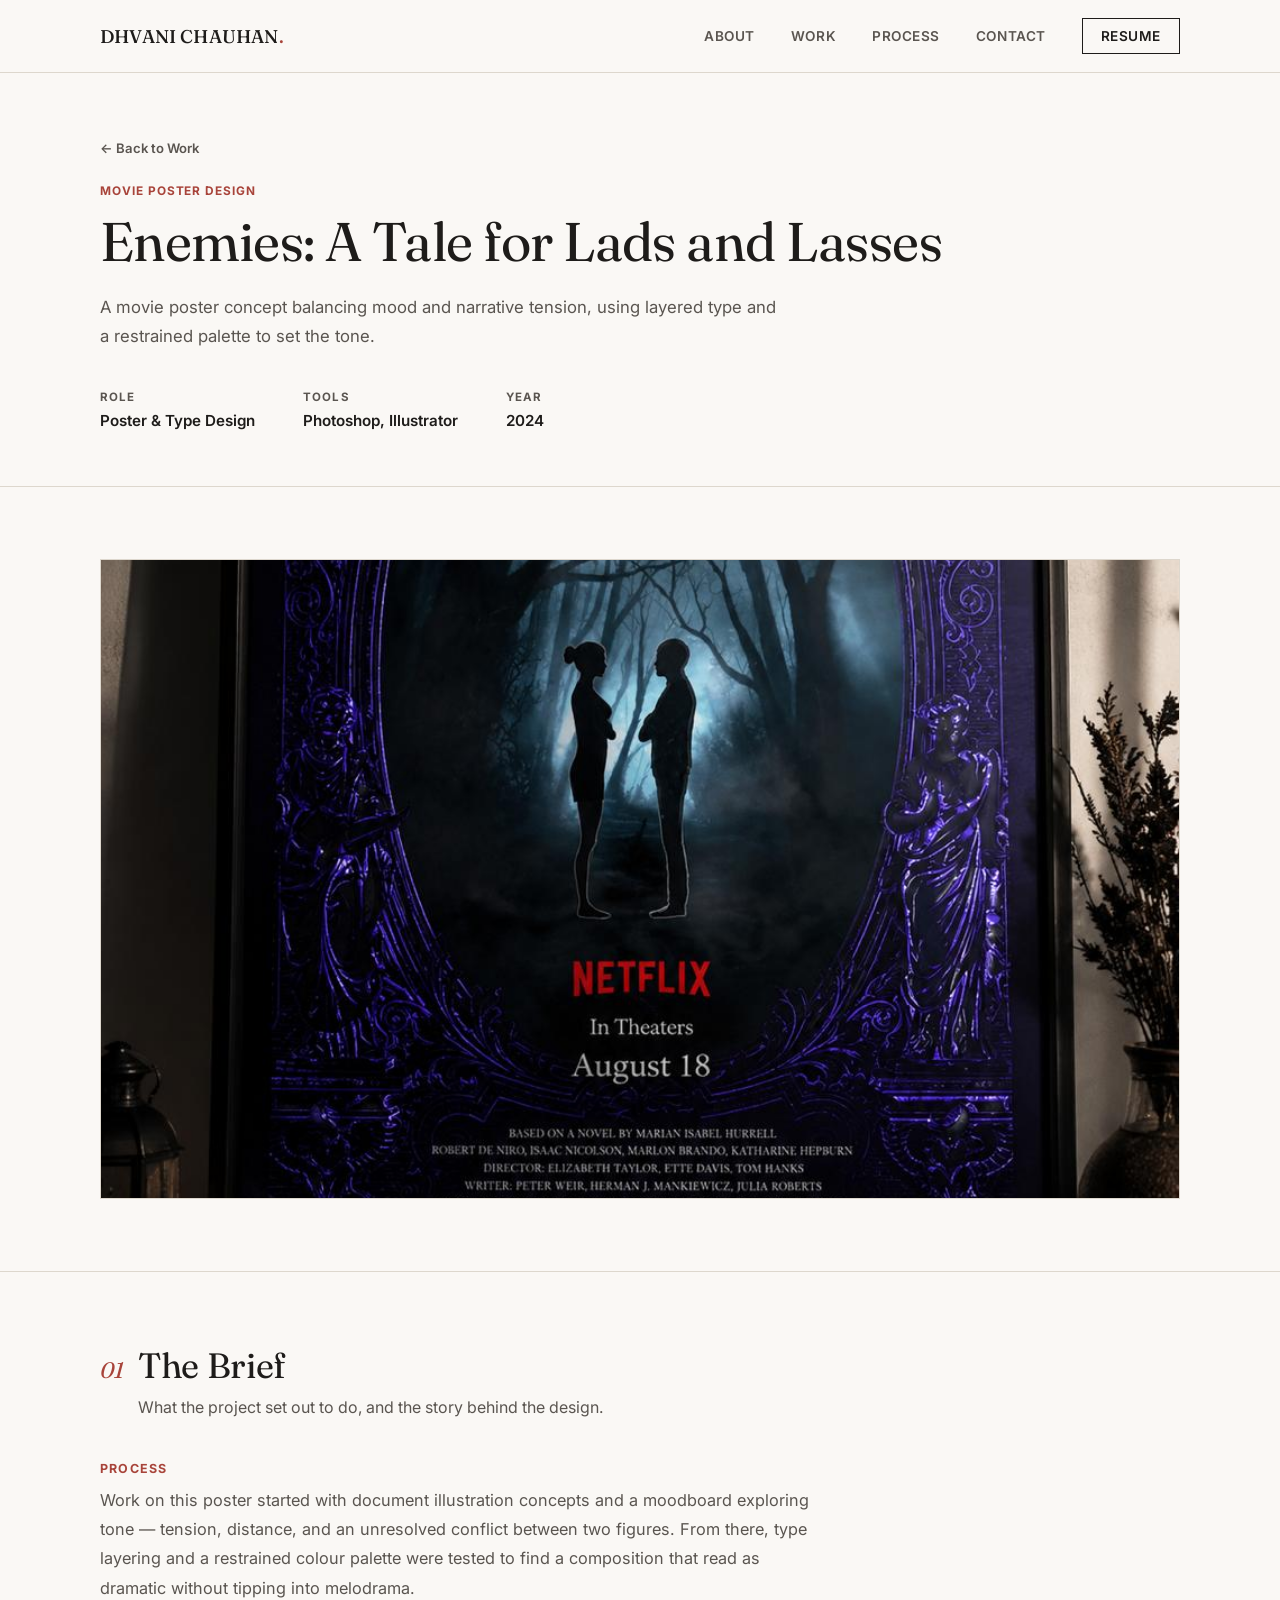
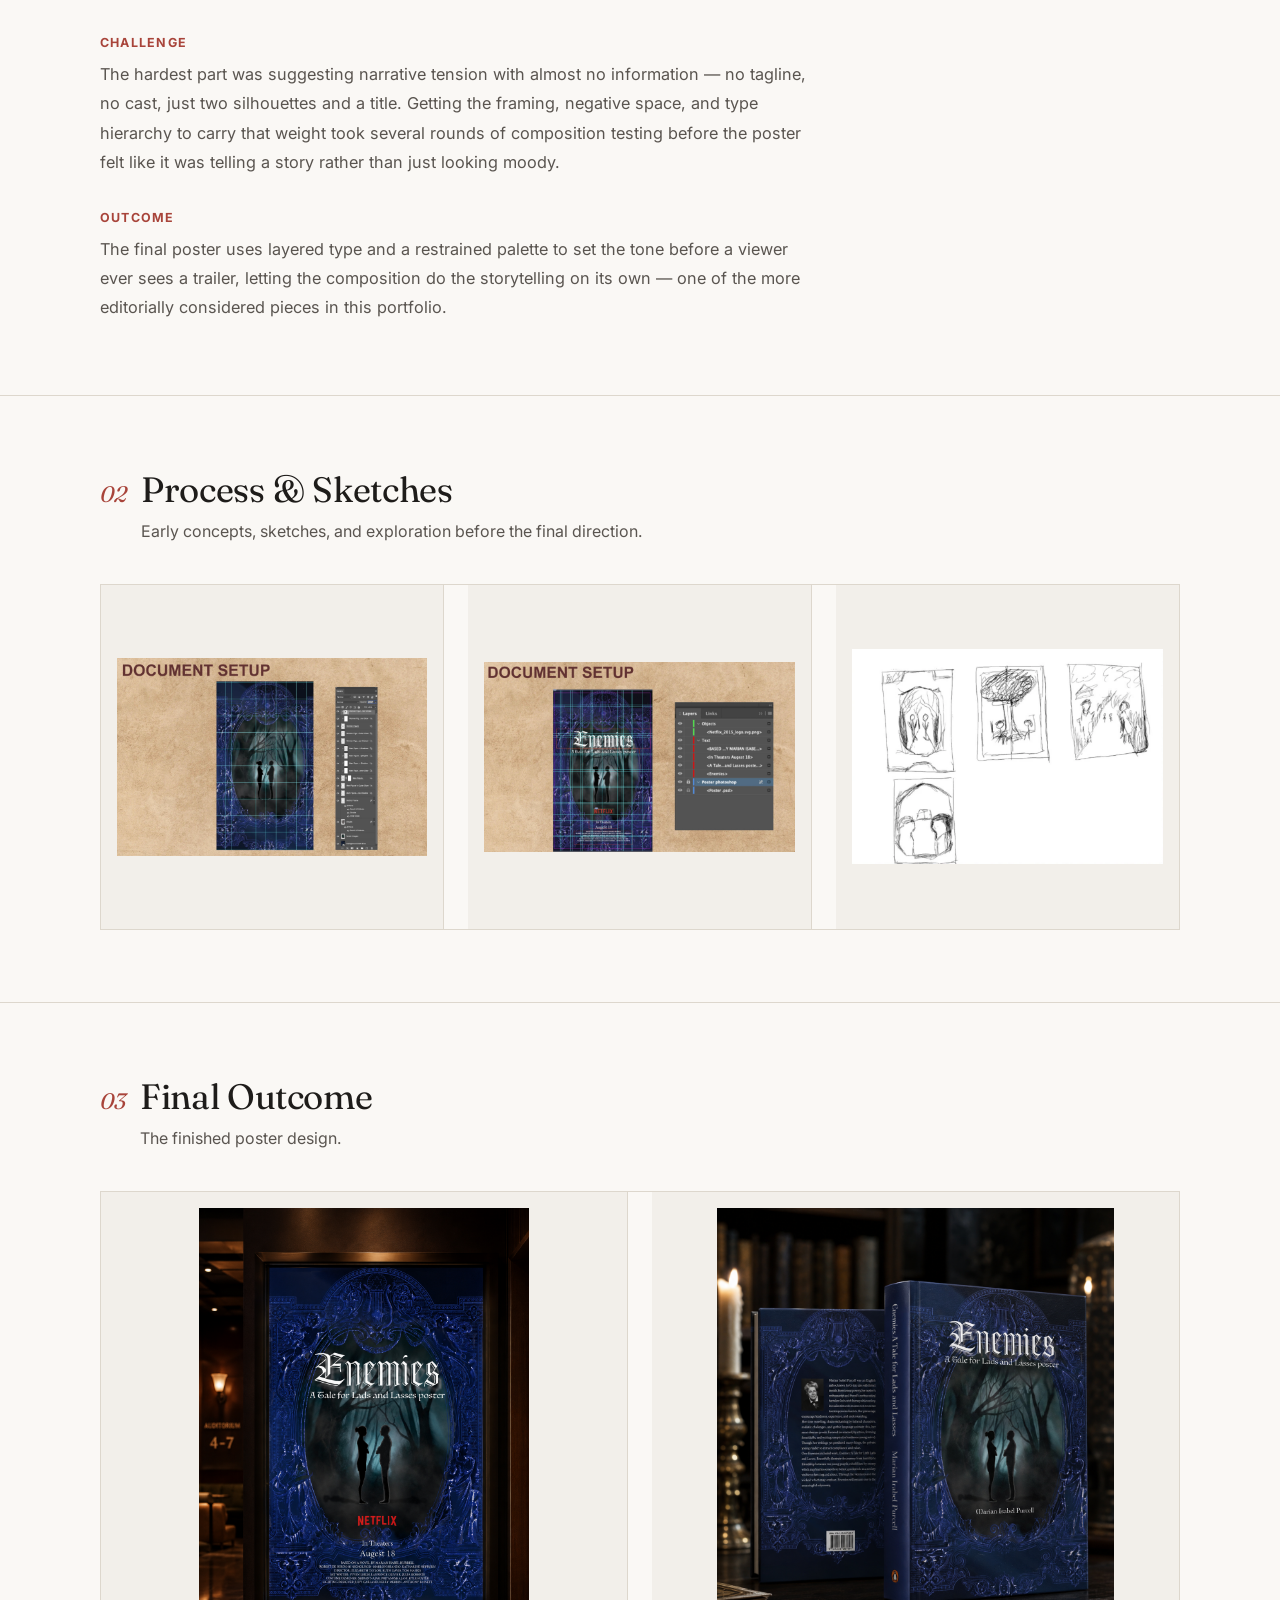
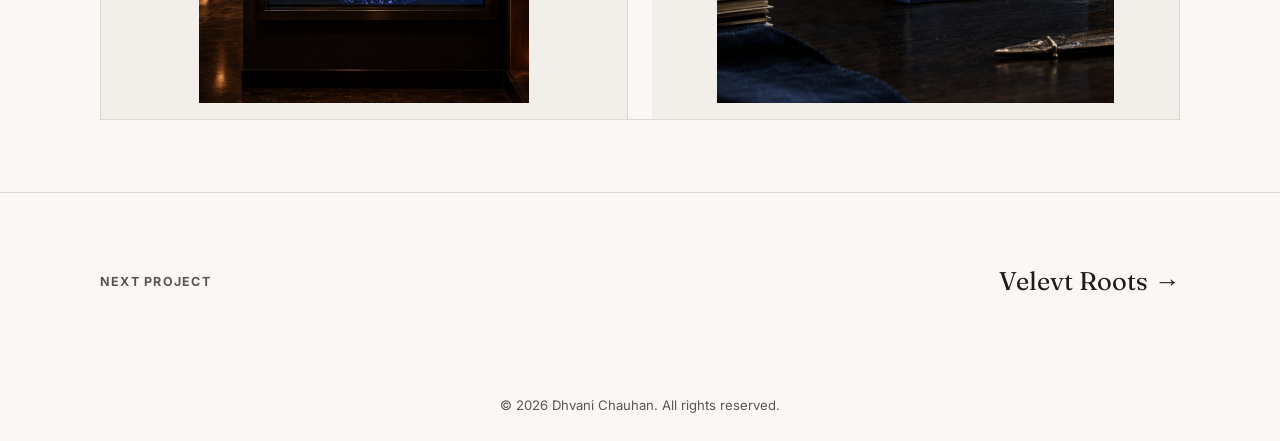
==== commit cbfa8c8c: "Update image sources in project-enemies.html" ====
--- a/project-enemies.html
+++ b/project-enemies.html
@@ -102,10 +102,10 @@
     </div>
     <div class="final-grid reveal-group" id="final-grid-1">
       <div class="sketch-placeholder">
-        <img class="final-img" src="assets/images/enemies-final-poster.png" alt="Enemies final poster design">
+        <img class="final-img" src="assets/images/Movie2.png" alt="Enemies final poster design">
       </div>
       <div class="sketch-placeholder">
-        <img class="final-img" src="assets/images/movie book cover.png" alt="Enemies final Book cover design, alternate">
+        <img class="final-img" src="assets/images/Book.png" alt="Enemies final Book cover design, alternate">
       </div>
     </div>
   </div>
